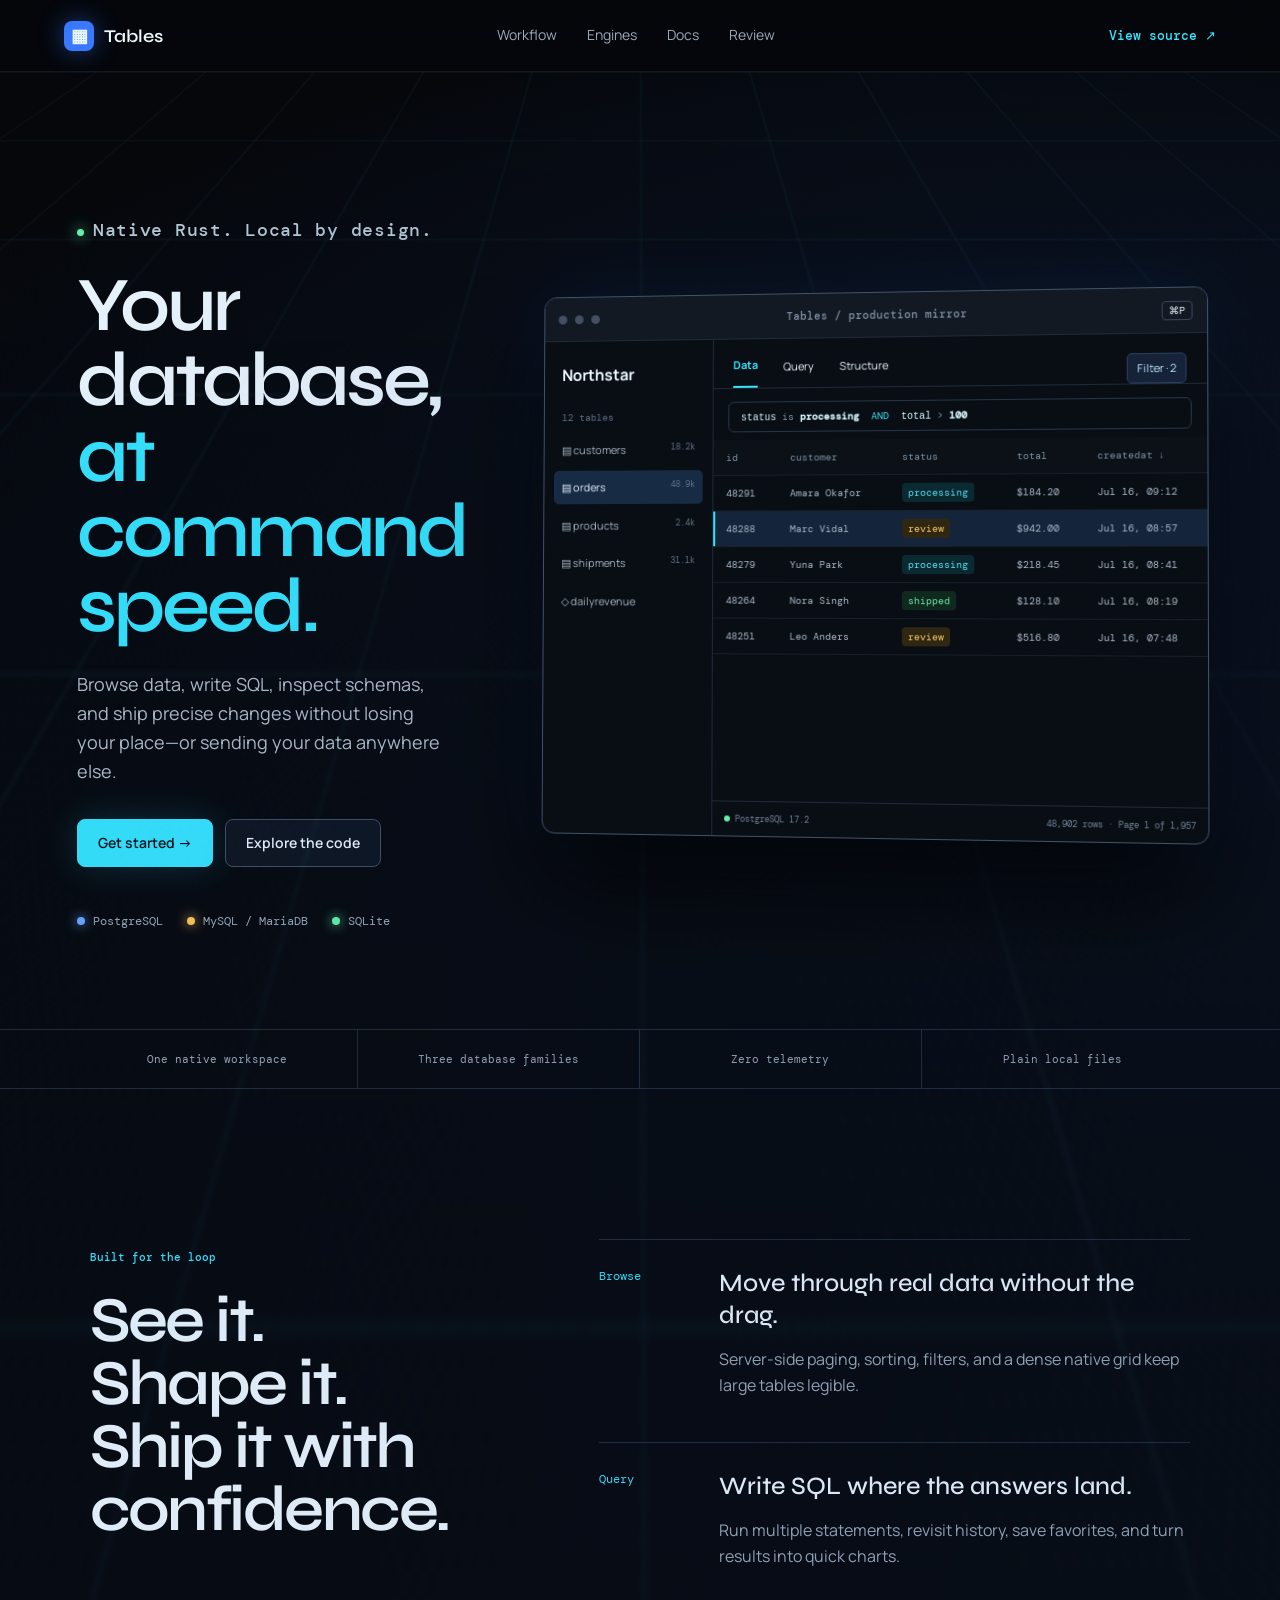
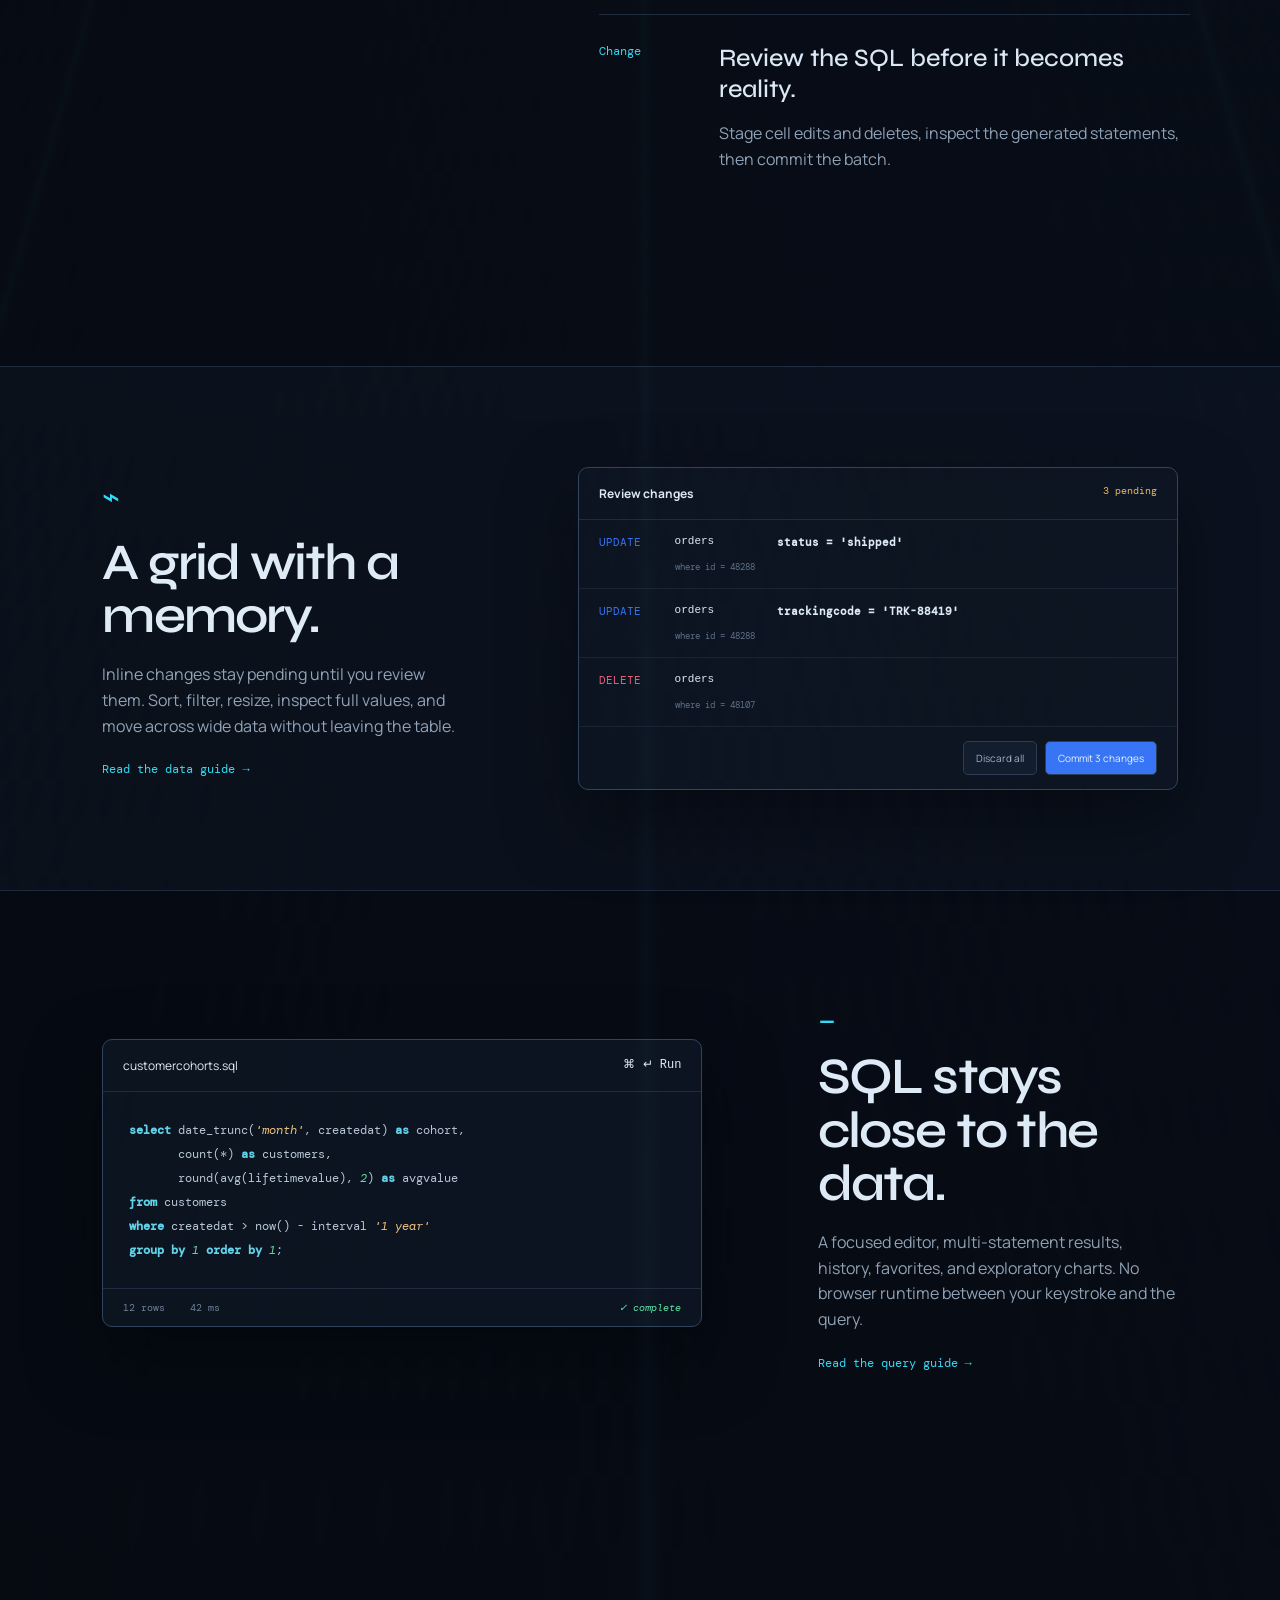
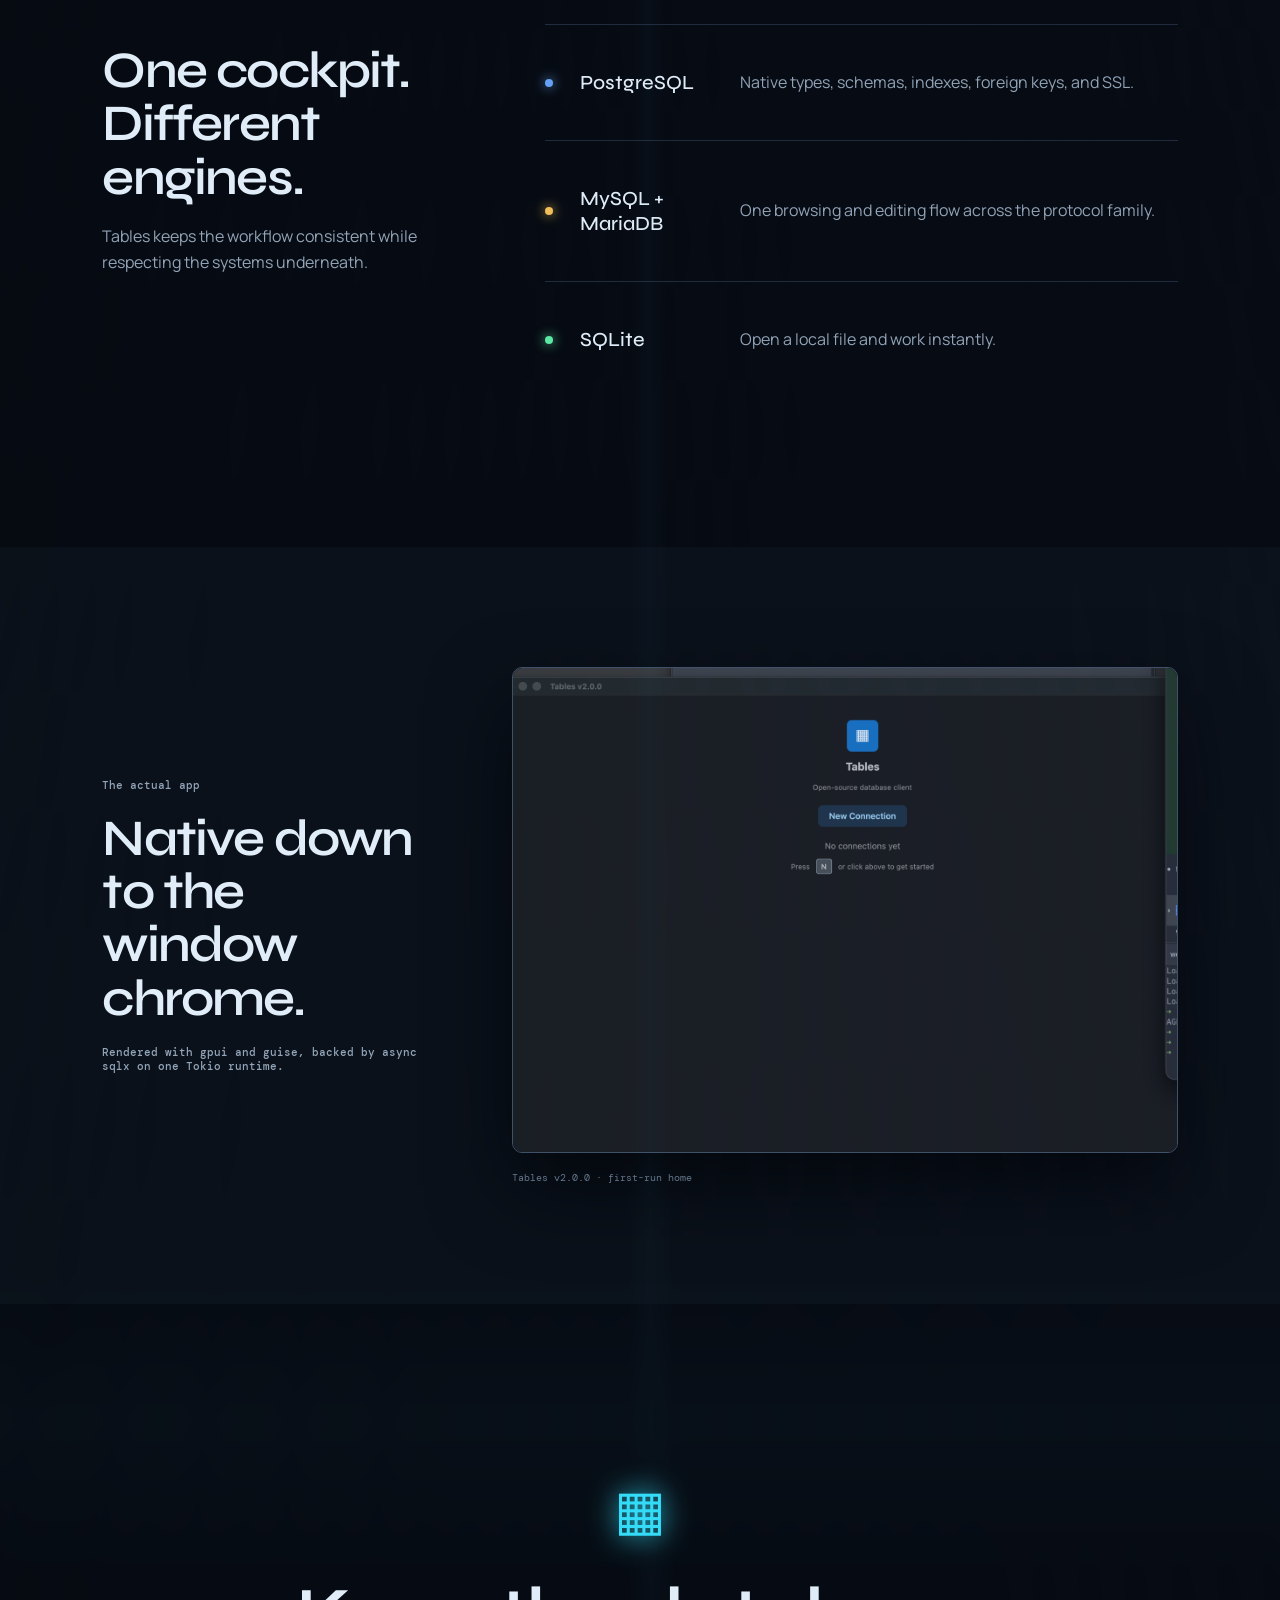
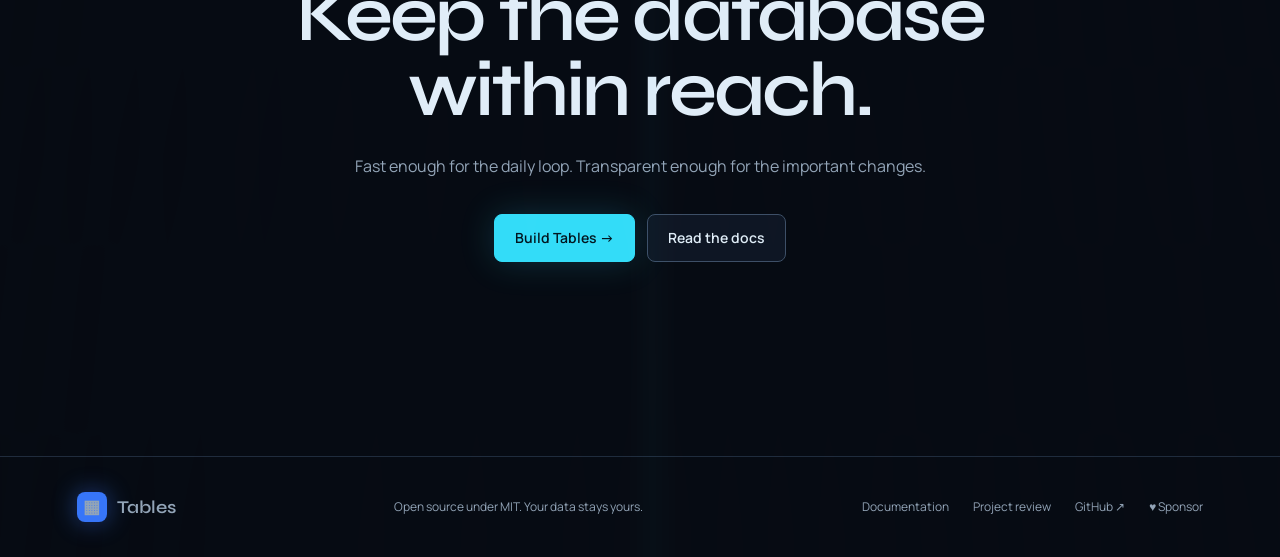
==== index.html @ b4f62050 "Publish site from e5ef159114dd6573bcfa08abdd51d27c5e820742" ====
<!doctype html>
<html lang="en"><head><meta charset="utf-8"><meta name="viewport" content="width=device-width,initial-scale=1"><meta name="description" content="Tables is a fast native database client for PostgreSQL, MySQL, MariaDB, and SQLite."><meta name="theme-color" content="#05070b"><title>Tables — native database cockpit</title><link rel="stylesheet" href="styles.css"><script src="site.js" defer></script></head>
<body><a class="skip" href="#main">Skip to content</a><div class="horizon" aria-hidden="true"></div>
<header class="nav"><a class="brand" href="index.html"><span>▦</span>Tables</a><nav><a href="#workflow">Workflow</a><a href="#engines">Engines</a><a href="docs.html">Docs</a><a href="review.html">Review</a></nav><a class="navaction" href="https://github.com/wess/tables">View source ↗</a></header>
<main id="main">
<section class="hero"><div class="herocopy"><p class="signal"><i></i>Native Rust. Local by design.</p><h1>Your database,<br><em>at command speed.</em></h1><p>Browse data, write SQL, inspect schemas, and ship precise changes without losing your place—or sending your data anywhere else.</p><div class="actions"><a class="button primary" href="docs.html#gettingstarted">Get started →</a><a class="button" href="https://github.com/wess/tables">Explore the code</a></div><ul class="enginechips"><li><i class="postgres"></i>PostgreSQL</li><li><i class="mysql"></i>MySQL / MariaDB</li><li><i class="sqlite"></i>SQLite</li></ul></div>
<div class="cockpit" aria-label="Tables workspace preview"><div class="windowbar"><i></i><i></i><i></i><b>Tables / production mirror</b><kbd>⌘P</kbd></div><div class="app"><aside><strong>Northstar</strong><small>12 tables</small><span>▤ customers <b>18.2k</b></span><span class="selected">▤ orders <b>48.9k</b></span><span>▤ products <b>2.4k</b></span><span>▤ shipments <b>31.1k</b></span><span>◇ dailyrevenue</span></aside><div class="appmain"><div class="tabs"><b>Data</b><span>Query</span><span>Structure</span><button>Filter · 2</button></div><div class="filter"><code>status</code> is <strong>processing</strong><em>AND</em><code>total</code> &gt; <strong>100</strong></div><table><thead><tr><th>id</th><th>customer</th><th>status</th><th>total</th><th>createdat ↓</th></tr></thead><tbody><tr><td>48291</td><td>Amara Okafor</td><td><i class="pill cyan">processing</i></td><td>$184.20</td><td>Jul 16, 09:12</td></tr><tr class="rowactive"><td>48288</td><td>Marc Vidal</td><td><i class="pill amber">review</i></td><td>$942.00</td><td>Jul 16, 08:57</td></tr><tr><td>48279</td><td>Yuna Park</td><td><i class="pill cyan">processing</i></td><td>$218.45</td><td>Jul 16, 08:41</td></tr><tr><td>48264</td><td>Nora Singh</td><td><i class="pill green">shipped</i></td><td>$128.10</td><td>Jul 16, 08:19</td></tr><tr><td>48251</td><td>Leo Anders</td><td><i class="pill amber">review</i></td><td>$516.80</td><td>Jul 16, 07:48</td></tr></tbody></table><div class="status"><span><i></i> PostgreSQL 17.2</span><span>48,902 rows · Page 1 of 1,957</span></div></div></div></div></section>
<section class="proof"><p>One native workspace</p><p>Three database families</p><p>Zero telemetry</p><p>Plain local files</p></section>
<section class="manifesto" id="workflow"><header><p>Built for the loop</p><h2>See it. Shape it.<br>Ship it with confidence.</h2></header><div class="loop"><article><span>Browse</span><h3>Move through real data without the drag.</h3><p>Server-side paging, sorting, filters, and a dense native grid keep large tables legible.</p></article><article><span>Query</span><h3>Write SQL where the answers land.</h3><p>Run multiple statements, revisit history, save favorites, and turn results into quick charts.</p></article><article><span>Change</span><h3>Review the SQL before it becomes reality.</h3><p>Stage cell edits and deletes, inspect the generated statements, then commit the batch.</p></article></div></section>
<section class="feature"><div class="featurecopy"><span>⌁</span><h2>A grid with a memory.</h2><p>Inline changes stay pending until you review them. Sort, filter, resize, inspect full values, and move across wide data without leaving the table.</p><a href="docs.html#datagrid">Read the data guide →</a></div><div class="reviewpanel"><header><strong>Review changes</strong><span>3 pending</span></header><p><i>UPDATE</i><code>orders</code><b>status = 'shipped'</b><small>where id = 48288</small></p><p><i>UPDATE</i><code>orders</code><b>trackingcode = 'TRK-88419'</b><small>where id = 48288</small></p><p class="danger"><i>DELETE</i><code>orders</code><small>where id = 48107</small></p><footer><button>Discard all</button><button>Commit 3 changes</button></footer></div></section>
<section class="feature queryfeature"><div class="editor"><header><span>customercohorts.sql</span><kbd>⌘ ↵ Run</kbd></header><pre><b>select</b> date_trunc(<i>'month'</i>, createdat) <b>as</b> cohort,
       count(*) <b>as</b> customers,
       round(avg(lifetimevalue), <em>2</em>) <b>as</b> avgvalue
<b>from</b> customers
<b>where</b> createdat &gt; now() - interval <i>'1 year'</i>
<b>group by</b> <em>1</em> <b>order by</b> <em>1</em>;</pre><footer><span>12 rows</span><span>42 ms</span><i>✓ complete</i></footer></div><div class="featurecopy"><span>_</span><h2>SQL stays close to the data.</h2><p>A focused editor, multi-statement results, history, favorites, and exploratory charts. No browser runtime between your keystroke and the query.</p><a href="docs.html#sqleditor">Read the query guide →</a></div></section>
<section class="enginesection" id="engines"><header><h2>One cockpit.<br>Different engines.</h2><p>Tables keeps the workflow consistent while respecting the systems underneath.</p></header><div><article><i class="postgres"></i><h3>PostgreSQL</h3><p>Native types, schemas, indexes, foreign keys, and SSL.</p></article><article><i class="mysql"></i><h3>MySQL + MariaDB</h3><p>One browsing and editing flow across the protocol family.</p></article><article><i class="sqlite"></i><h3>SQLite</h3><p>Open a local file and work instantly.</p></article></div></section>
<section class="realshot"><header><p>The actual app</p><h2>Native down to the window chrome.</h2><p>Rendered with gpui and guise, backed by async sqlx on one Tokio runtime.</p></header><figure><img src="assets/home.png" alt="Tables version 2 home screen" loading="lazy"><figcaption>Tables v2.0.0 · first-run home</figcaption></figure></section>
<section class="closing"><span>▦</span><h2>Keep the database<br>within reach.</h2><p>Fast enough for the daily loop. Transparent enough for the important changes.</p><div class="actions"><a class="button primary" href="docs.html#gettingstarted">Build Tables →</a><a class="button" href="docs.html">Read the docs</a></div></section>
</main><footer class="sitefooter"><a class="brand" href="index.html"><span>▦</span>Tables</a><p>Open source under MIT. Your data stays yours.</p><div><a href="docs.html">Documentation</a><a href="review.html">Project review</a><a href="https://github.com/wess/tables">GitHub ↗</a><a href="https://github.com/sponsors/wess">♥ Sponsor</a></div></footer></body></html>
---- styles.css ----
@import url('https://fonts.googleapis.com/css2?family=DM+Mono:wght@400;500&family=Manrope:wght@400;500;600;700&family=Syne:wght@500;600;700&display=swap');
:root{--void:#05070b;--deep:#090d14;--panel:#0e141e;--line:#202a38;--ink:#edf8ff;--muted:#9aaaba;--cyan:#35e6ff;--blue:#3979ff;--green:#61f3a7;--amber:#ffc857;--red:#ff657a;--display:'Syne',sans-serif;--body:'Manrope',sans-serif;--mono:'DM Mono',monospace}
*{box-sizing:border-box}html{scroll-behavior:smooth}body{margin:0;background:var(--void);color:var(--ink);font-family:var(--body);line-height:1.6;overflow-x:hidden}a{color:inherit;text-decoration:none}button,input{font:inherit}.skip{position:fixed;top:8px;left:8px;z-index:20;padding:10px 14px;background:var(--cyan);color:#001015;transform:translateY(-150%)}.skip:focus{transform:none}.nav{height:72px;display:flex;align-items:center;gap:42px;padding:0 clamp(22px,5vw,76px);position:relative;z-index:10;border-bottom:1px solid #ffffff12;background:#05070be8;backdrop-filter:blur(18px)}.brand{font:600 18px var(--display);display:flex;align-items:center;gap:10px}.brand span{display:grid;place-items:center;width:30px;height:30px;border-radius:8px;background:var(--blue);box-shadow:0 0 25px #3979ff77}.nav nav{display:flex;gap:30px;margin:auto}.nav nav a{color:var(--muted);font-size:14px}.nav nav a:hover,.nav nav a.active{color:var(--ink)}.navaction{font:500 13px var(--mono);color:var(--cyan)}.horizon{position:absolute;top:72px;left:0;width:100%;height:850px;pointer-events:none;background:radial-gradient(ellipse at 68% 34%,#183e8544 0,transparent 45%),linear-gradient(#35e6ff0c 1px,transparent 1px),linear-gradient(90deg,#35e6ff0c 1px,transparent 1px);background-size:auto,64px 64px,64px 64px;mask-image:linear-gradient(#000,transparent 82%);transform:perspective(600px) rotateX(58deg) scale(1.7);transform-origin:50% 0}.hero{min-height:870px;padding:clamp(80px,10vw,150px) clamp(24px,6vw,100px) 100px;display:grid;grid-template-columns:minmax(360px,.8fr) minmax(600px,1.45fr);align-items:center;gap:7vw;position:relative}.herocopy{position:relative;z-index:2}.signal{font:500 12px var(--mono);letter-spacing:.04em;color:#b6cad7!important}.signal i{display:inline-block;width:7px;height:7px;background:var(--green);border-radius:50%;box-shadow:0 0 14px var(--green);margin-right:9px}.hero h1,.manifesto h2,.closing h2,.reviewhero h1{font:600 clamp(52px,6vw,92px)/.98 var(--display);letter-spacing:-.04em;text-wrap:balance;margin:26px 0}.hero h1 em{font-style:normal;color:var(--cyan)}.herocopy>p{font-size:18px;max-width:590px;color:#b3c0cc}.actions{display:flex;gap:12px;margin:34px 0}.button{display:inline-flex;align-items:center;justify-content:center;min-height:48px;padding:0 20px;border:1px solid #405065;border-radius:8px;font-weight:600;font-size:14px;background:#0d131d}.button:hover{border-color:#8294a8}.button.primary{background:var(--cyan);border-color:var(--cyan);color:#001319;box-shadow:0 0 35px #35e6ff2e}.enginechips{display:flex;gap:24px;padding:0;margin:46px 0 0;list-style:none;color:var(--muted);font:12px var(--mono)}.enginechips li{display:flex;align-items:center;gap:8px}.postgres,.mysql,.sqlite{width:8px;height:8px;border-radius:50%;display:inline-block;background:#6aa8ff;box-shadow:0 0 12px #6aa8ff}.mysql{background:var(--amber);box-shadow:0 0 12px #ffc857}.sqlite{background:var(--green);box-shadow:0 0 12px #61f3a7}.cockpit{position:relative;z-index:2;border:1px solid #41536a;border-radius:13px;background:#090e15;box-shadow:0 55px 100px #000b,0 0 80px #286dd81f;overflow:hidden;transform:perspective(1400px) rotateY(-5deg) rotateX(1deg)}.windowbar{height:45px;display:flex;align-items:center;gap:8px;padding:0 14px;border-bottom:1px solid var(--line);background:#121923}.windowbar>i{width:9px;height:9px;border-radius:50%;background:#445061}.windowbar>b{font:500 11px var(--mono);color:#7f91a4;margin:auto}.windowbar kbd{font:10px var(--mono);border:1px solid #39465a;border-radius:4px;padding:2px 6px}.app{height:500px;display:grid;grid-template-columns:175px 1fr}.app aside{padding:18px 10px;border-right:1px solid var(--line);display:flex;flex-direction:column;gap:5px}.app aside strong{padding:4px 8px}.app aside small{color:#617084;font:10px var(--mono);padding:14px 8px 5px}.app aside span{font-size:11px;padding:8px;border-radius:5px;color:#a6b4c2}.app aside span b{float:right;font:9px var(--mono);color:#617084}.app aside .selected{background:#172b45;color:#e8f5ff}.appmain{min-width:0;display:flex;flex-direction:column}.tabs{height:50px;display:flex;align-items:end;gap:26px;padding:0 20px;border-bottom:1px solid var(--line);font-size:11px}.tabs>*{padding-bottom:12px}.tabs b{color:var(--cyan);border-bottom:2px solid var(--cyan)}.tabs button{margin-left:auto;background:#152238;color:#bdefff;border:1px solid #29405e;border-radius:5px;padding:5px 9px}.filter{margin:13px 15px 8px;padding:8px 12px;border:1px solid #26364a;border-radius:6px;color:#8191a4;font:10px var(--mono)}.filter code,.filter strong{color:#d9f8ff}.filter em{font-style:normal;color:var(--cyan);margin:0 12px}.app table{border-collapse:collapse;width:100%;font:10px var(--mono);white-space:nowrap}.app th,.app td{text-align:left;padding:11px 13px;border-bottom:1px solid #171f2a}.app th{color:#7890a5;background:#0c1118;font-weight:400}.app td{color:#aab8c7}.app tr.rowactive{background:#14243a;box-shadow:inset 2px 0 var(--cyan)}.pill{font-style:normal;padding:3px 6px;border-radius:4px}.pill.cyan{color:#55dff5;background:#0b2930}.pill.amber{color:#f5c767;background:#302713}.pill.green{color:#6be6a7;background:#10291e}.status{margin-top:auto;border-top:1px solid var(--line);height:35px;padding:0 12px;display:flex;align-items:center;justify-content:space-between;color:#708397;font:9px var(--mono)}.status i{display:inline-block;width:6px;height:6px;border-radius:50%;background:var(--green)}.proof{border-block:1px solid var(--line);display:grid;grid-template-columns:repeat(4,1fr);padding:0 clamp(24px,6vw,100px)}.proof p{margin:0;padding:22px;border-right:1px solid var(--line);text-align:center;color:#9cabb9;font:11px var(--mono)}.proof p:last-child{border:0}.manifesto{padding:150px clamp(24px,7vw,120px);display:grid;grid-template-columns:.8fr 1.2fr;gap:9vw}.manifesto header p,.realshot header>p,.docintro>p:first-child,.reviewhero>p{font:500 11px var(--mono);color:var(--cyan)}.manifesto h2{font-size:clamp(40px,5vw,76px)}.loop article{padding:28px 0;border-top:1px solid var(--line);display:grid;grid-template-columns:90px 1fr;column-gap:30px}.loop article span{font:12px var(--mono);color:var(--cyan)}.loop h3{font:500 25px/1.25 var(--display);margin:0}.loop p{grid-column:2;color:var(--muted);max-width:58ch}.feature{padding:100px clamp(24px,8vw,140px);background:var(--deep);display:grid;grid-template-columns:.75fr 1.25fr;align-items:center;gap:9vw;border-top:1px solid var(--line)}.feature.queryfeature{grid-template-columns:1.25fr .75fr;background:var(--void)}.featurecopy>span{font:30px var(--mono);color:var(--cyan)}.featurecopy h2,.enginesection h2,.realshot h2,.reviewcta h2{font:600 clamp(38px,4vw,64px)/1.04 var(--display);letter-spacing:-.035em;margin:20px 0}.featurecopy p,.enginesection header p,.realshot header p{color:var(--muted);max-width:55ch}.featurecopy a{color:var(--cyan);font:12px var(--mono)}.reviewpanel,.editor{border:1px solid #33445a;border-radius:10px;background:#0b1119;box-shadow:0 30px 70px #0008;overflow:hidden}.reviewpanel header,.editor header{padding:16px 20px;border-bottom:1px solid var(--line);display:flex;justify-content:space-between;font-size:12px}.reviewpanel header span{color:var(--amber);font:10px var(--mono)}.reviewpanel>p{display:grid;grid-template-columns:64px 90px 1fr;gap:12px;margin:0;padding:15px 20px;border-bottom:1px solid #18212d;font:11px var(--mono)}.reviewpanel>p i{color:var(--blue);font-style:normal}.reviewpanel>p.danger i{color:var(--red)}.reviewpanel>p small{grid-column:2/4;color:#637589}.reviewpanel footer{padding:14px 20px;display:flex;justify-content:flex-end;gap:8px}.reviewpanel button{padding:8px 12px;color:#aebdca;background:#111925;border:1px solid #2d3b4e;border-radius:5px;font-size:10px}.reviewpanel button:last-child{background:var(--blue);color:white}.editor pre{margin:0;padding:26px;overflow:auto;color:#c2d0dc;font:12px/2 var(--mono)}.editor pre b{color:#66dcf0}.editor pre i{color:#ffca7a}.editor pre em{color:#77e5a9}.editor footer{display:flex;gap:25px;padding:12px 20px;border-top:1px solid var(--line);color:#738599;font:10px var(--mono)}.editor footer i{margin-left:auto;color:var(--green)}.enginesection{padding:150px clamp(24px,8vw,140px);display:grid;grid-template-columns:.7fr 1.3fr;gap:8vw}.enginesection>div article{display:grid;grid-template-columns:35px 160px 1fr;align-items:center;border-top:1px solid var(--line);padding:25px 0}.enginesection h3{font:500 20px var(--display)}.enginesection article p{color:var(--muted)}.realshot{padding:120px clamp(24px,8vw,140px);background:#090d13;display:grid;grid-template-columns:.65fr 1.35fr;gap:7vw;align-items:center}.realshot figure{margin:0}.realshot img{width:100%;border-radius:10px;border:1px solid #425267;box-shadow:0 35px 80px #000b}.realshot figcaption{font:10px var(--mono);color:#68798b;margin-top:10px}.closing{text-align:center;padding:160px 24px}.closing>span{font-size:55px;color:var(--cyan);text-shadow:0 0 30px #35e6ff}.closing h2{font-size:clamp(48px,6vw,88px)}.closing p{color:var(--muted)}.closing .actions{justify-content:center}.sitefooter{padding:35px clamp(24px,6vw,100px);border-top:1px solid var(--line);display:flex;align-items:center;gap:30px;color:var(--muted);font-size:12px}.sitefooter p{margin:auto}.sitefooter>div{display:flex;gap:24px}
.doclayout{display:grid;grid-template-columns:240px minmax(0,800px) 190px;gap:60px;max-width:1320px;margin:auto;padding:70px 30px 120px}.docside,.doctoc{position:sticky;top:100px;height:max-content}.docside label{font:600 18px var(--display)}.docside input{width:100%;margin:18px 0;padding:10px 12px;background:#0c1118;border:1px solid var(--line);border-radius:6px;color:var(--ink)}.docside nav,.doctoc nav{display:flex;flex-direction:column}.docside nav a,.doctoc a{padding:6px 0;color:var(--muted);font-size:13px}.docside nav a:hover,.docside nav a.active,.doctoc a.active{color:var(--cyan)}.docside>p,.doctoc>p{font:10px var(--mono);color:#68798b;margin-top:30px}.docintro{padding-bottom:70px;border-bottom:1px solid var(--line)}.docintro h1{font:600 clamp(44px,5vw,72px)/1 var(--display);letter-spacing:-.04em;margin:20px 0}.docintro>p:last-child{font-size:19px;color:var(--muted)}.docmain article{padding:70px 0;border-bottom:1px solid var(--line);scroll-margin-top:90px}.docmain h2{font:600 38px var(--display);letter-spacing:-.025em}.docmain h3{margin-top:35px;font:600 20px var(--display)}.docmain p,.docmain li{color:#b1bfcc;max-width:70ch}.docmain code{font-family:var(--mono);color:#b9eff7}.docmain pre{position:relative;padding:20px;background:#0c121a;border:1px solid var(--line);border-radius:7px;overflow:auto}.copy{position:absolute;right:8px;top:8px;background:#182332;border:1px solid #314155;color:#b8c8d5;border-radius:5px;padding:5px 9px;font-size:10px}.note{margin-top:28px;padding:20px;background:#0c2027;border:1px solid #1b4f5c;border-radius:7px}.note.warning{background:#251f11;border-color:#5f4a19}.note p{margin-bottom:0}.docmain table{width:100%;border-collapse:collapse}.docmain th,.docmain td{text-align:left;padding:14px;border-bottom:1px solid var(--line)}.docmain kbd{font:11px var(--mono);border:1px solid #42536a;border-radius:4px;padding:3px 6px}.docend{padding-top:70px}.docend a{color:var(--cyan)}
.reviewmain{max-width:1120px;margin:auto;padding:110px 30px}.reviewhero{padding-bottom:90px}.reviewhero h1{font-size:clamp(58px,8vw,105px);max-width:900px}.reviewhero>p:last-of-type{font-size:20px;color:var(--muted);max-width:720px}.scoreline{display:flex;gap:50px;margin-top:45px;border-top:1px solid var(--line);padding-top:25px}.scoreline span{font:11px var(--mono);color:var(--muted)}.scoreline b{font-size:20px;color:var(--cyan);display:block}.reviewgrid{display:grid;grid-template-columns:1fr 1fr;border-block:1px solid var(--line)}.reviewgrid>div{padding:70px}.reviewgrid>div:first-child{border-right:1px solid var(--line)}.reviewgrid h2,.priorities>h2{font:600 34px var(--display)}.reviewgrid li{padding:7px;color:#b7c4d0}.priorities{padding:100px 0}.priorities>h2{margin-bottom:40px}.priorities article{display:grid;grid-template-columns:90px 260px 1fr;gap:30px;align-items:start;padding:28px 0;border-top:1px solid var(--line)}.priorities h3{margin:0;font:500 21px var(--display)}.priorities p{margin:0;color:var(--muted)}.severity{font:10px var(--mono);padding:4px 8px;border-radius:4px;width:max-content}.severity.critical{color:#ff9dac;background:#34151b}.severity.high{color:#ffd475;background:#302711}.severity.medium{color:#76dff0;background:#102b32}.reviewcta{padding:80px;border:1px solid #314157;border-radius:12px;background:radial-gradient(circle at 90% 10%,#286cff22,transparent 45%),#0b1119}.reviewcta p{color:var(--muted);max-width:600px}.reviewcta .button{margin-top:20px}
*:focus-visible{outline:2px solid var(--cyan);outline-offset:3px}@media(max-width:1050px){.hero{grid-template-columns:1fr;padding-top:90px}.cockpit{transform:none}.manifesto,.feature,.feature.queryfeature,.enginesection,.realshot{grid-template-columns:1fr}.doclayout{grid-template-columns:210px 1fr}.doctoc{display:none}.priorities article{grid-template-columns:90px 1fr}.priorities p{grid-column:2}.nav nav{display:none}}@media(max-width:700px){.nav{height:62px;padding:0 18px}.navaction{margin-left:auto}.hero{padding:70px 18px;min-height:auto}.hero h1{font-size:48px}.cockpit{overflow-x:auto}.app{width:760px}.proof{grid-template-columns:1fr 1fr;padding:0}.proof p:nth-child(2){border-right:0}.manifesto,.feature,.enginesection,.realshot{padding:90px 20px}.loop article{grid-template-columns:1fr}.loop p{grid-column:1}.enginechips{flex-wrap:wrap}.sitefooter{align-items:flex-start;flex-direction:column}.sitefooter p{margin:0}.sitefooter>div{flex-wrap:wrap}.doclayout{display:block;padding:30px 20px}.docside{position:relative;top:0}.docside nav{display:none}.docmain{padding-top:40px}.docmain article{padding:50px 0}.reviewmain{padding:70px 20px}.reviewgrid{grid-template-columns:1fr}.reviewgrid>div{padding:45px 10px}.reviewgrid>div:first-child{border:0;border-bottom:1px solid var(--line)}.scoreline{gap:22px;flex-wrap:wrap}.priorities article{grid-template-columns:1fr}.priorities p{grid-column:1}.reviewcta{padding:35px 24px}}
@media(prefers-reduced-motion:reduce){html{scroll-behavior:auto}*{transition:none!important;animation:none!important}}
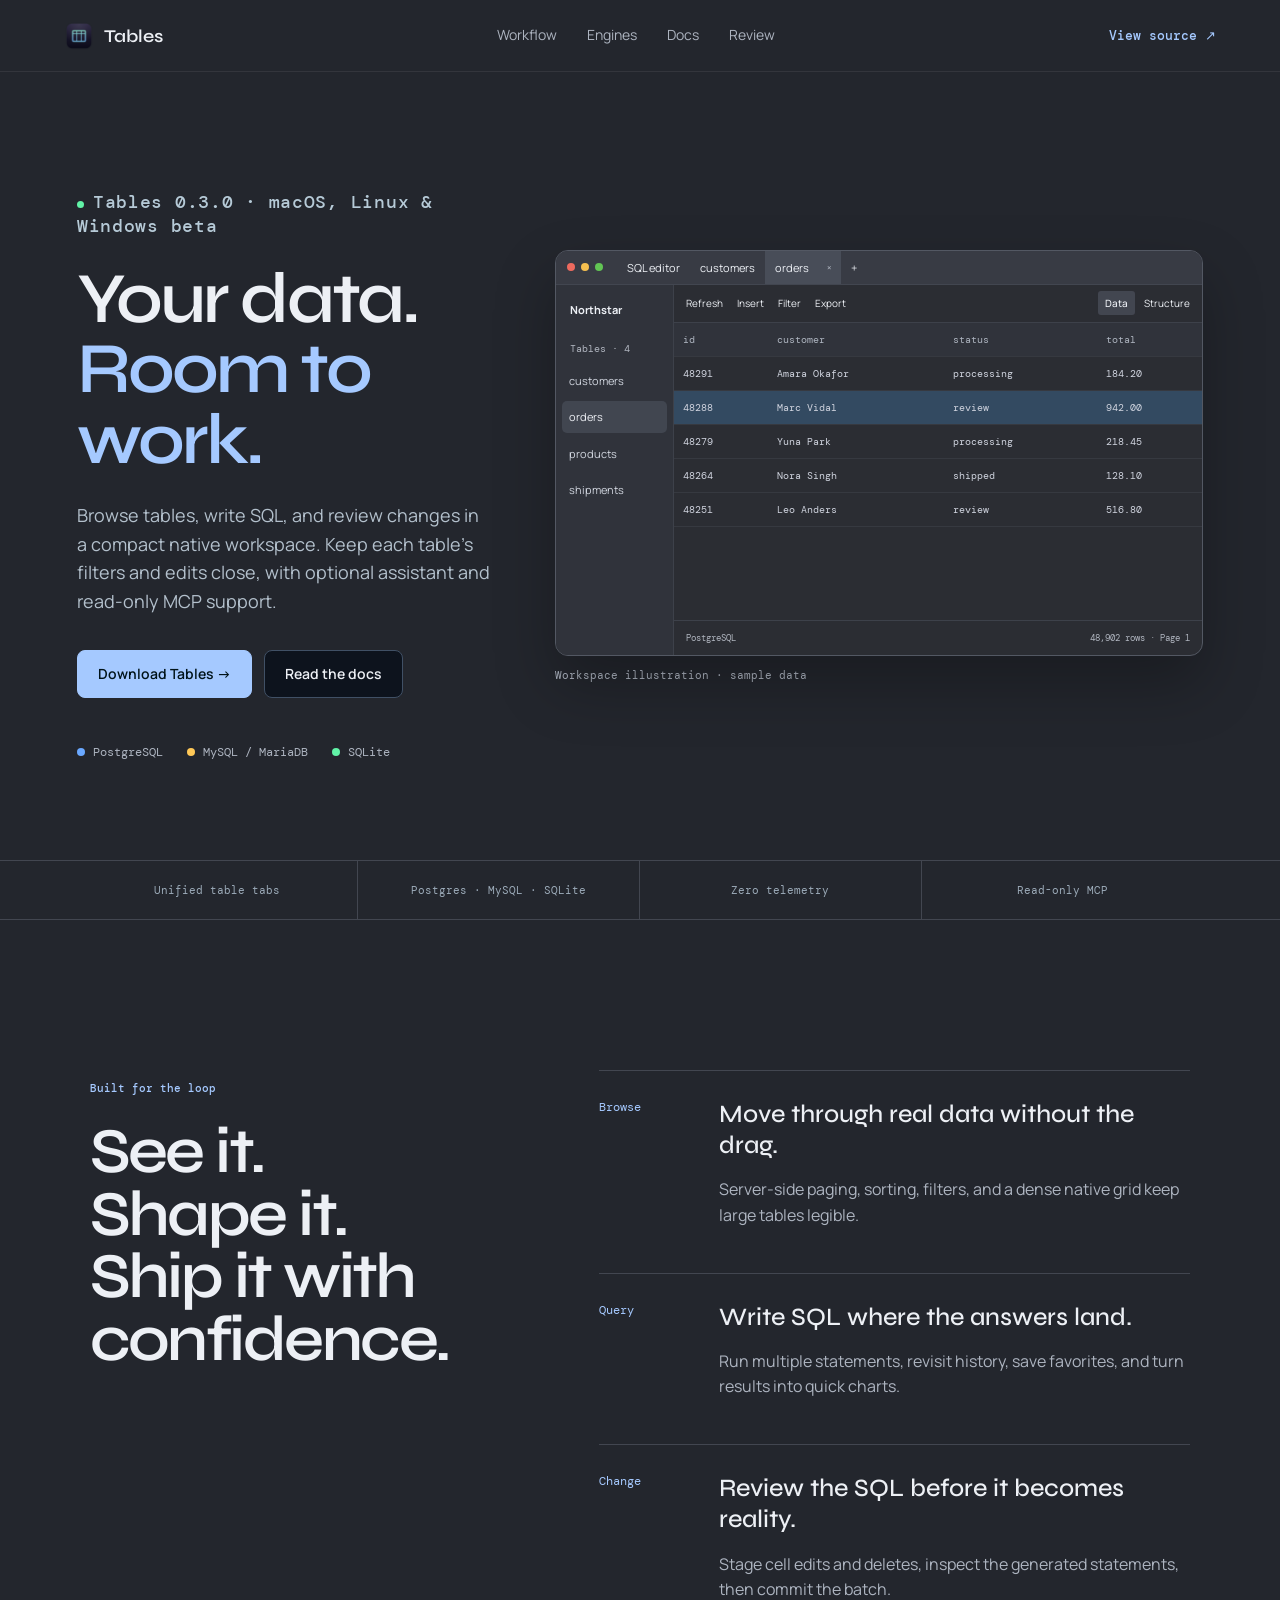
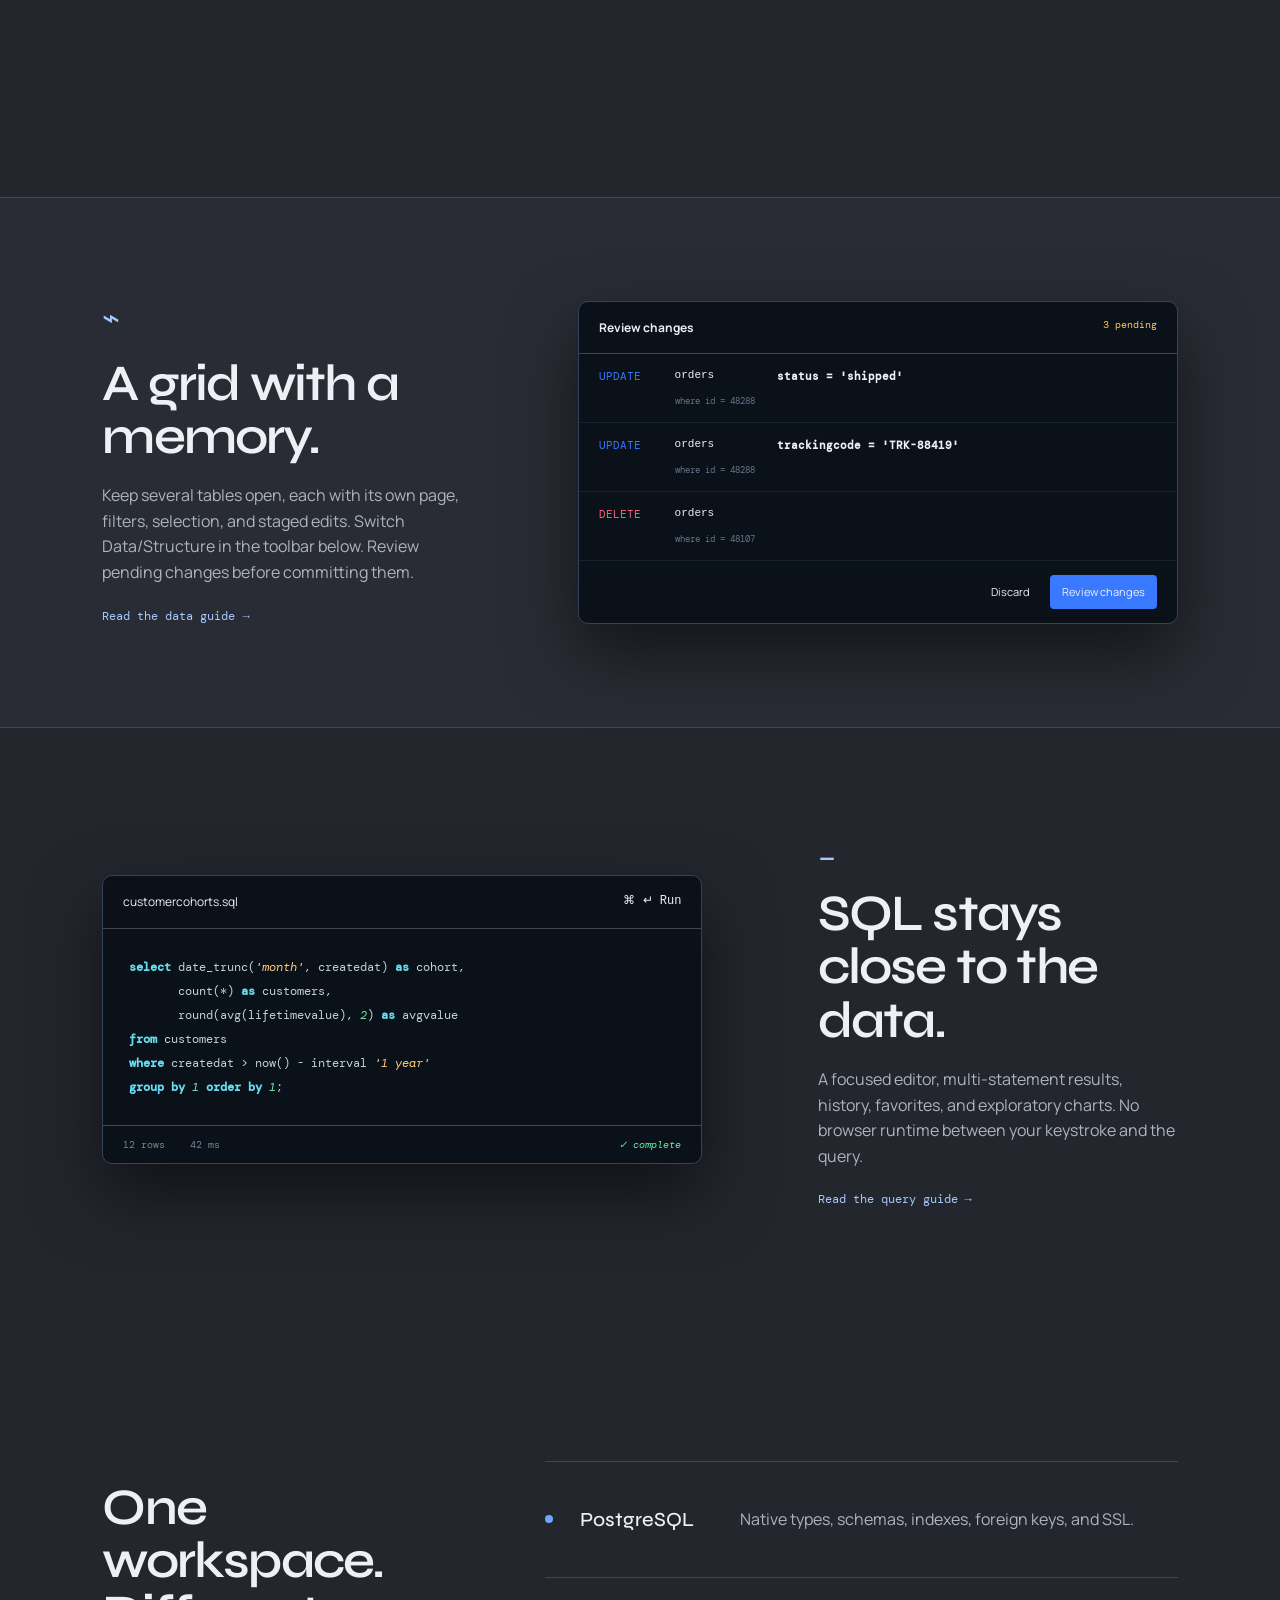
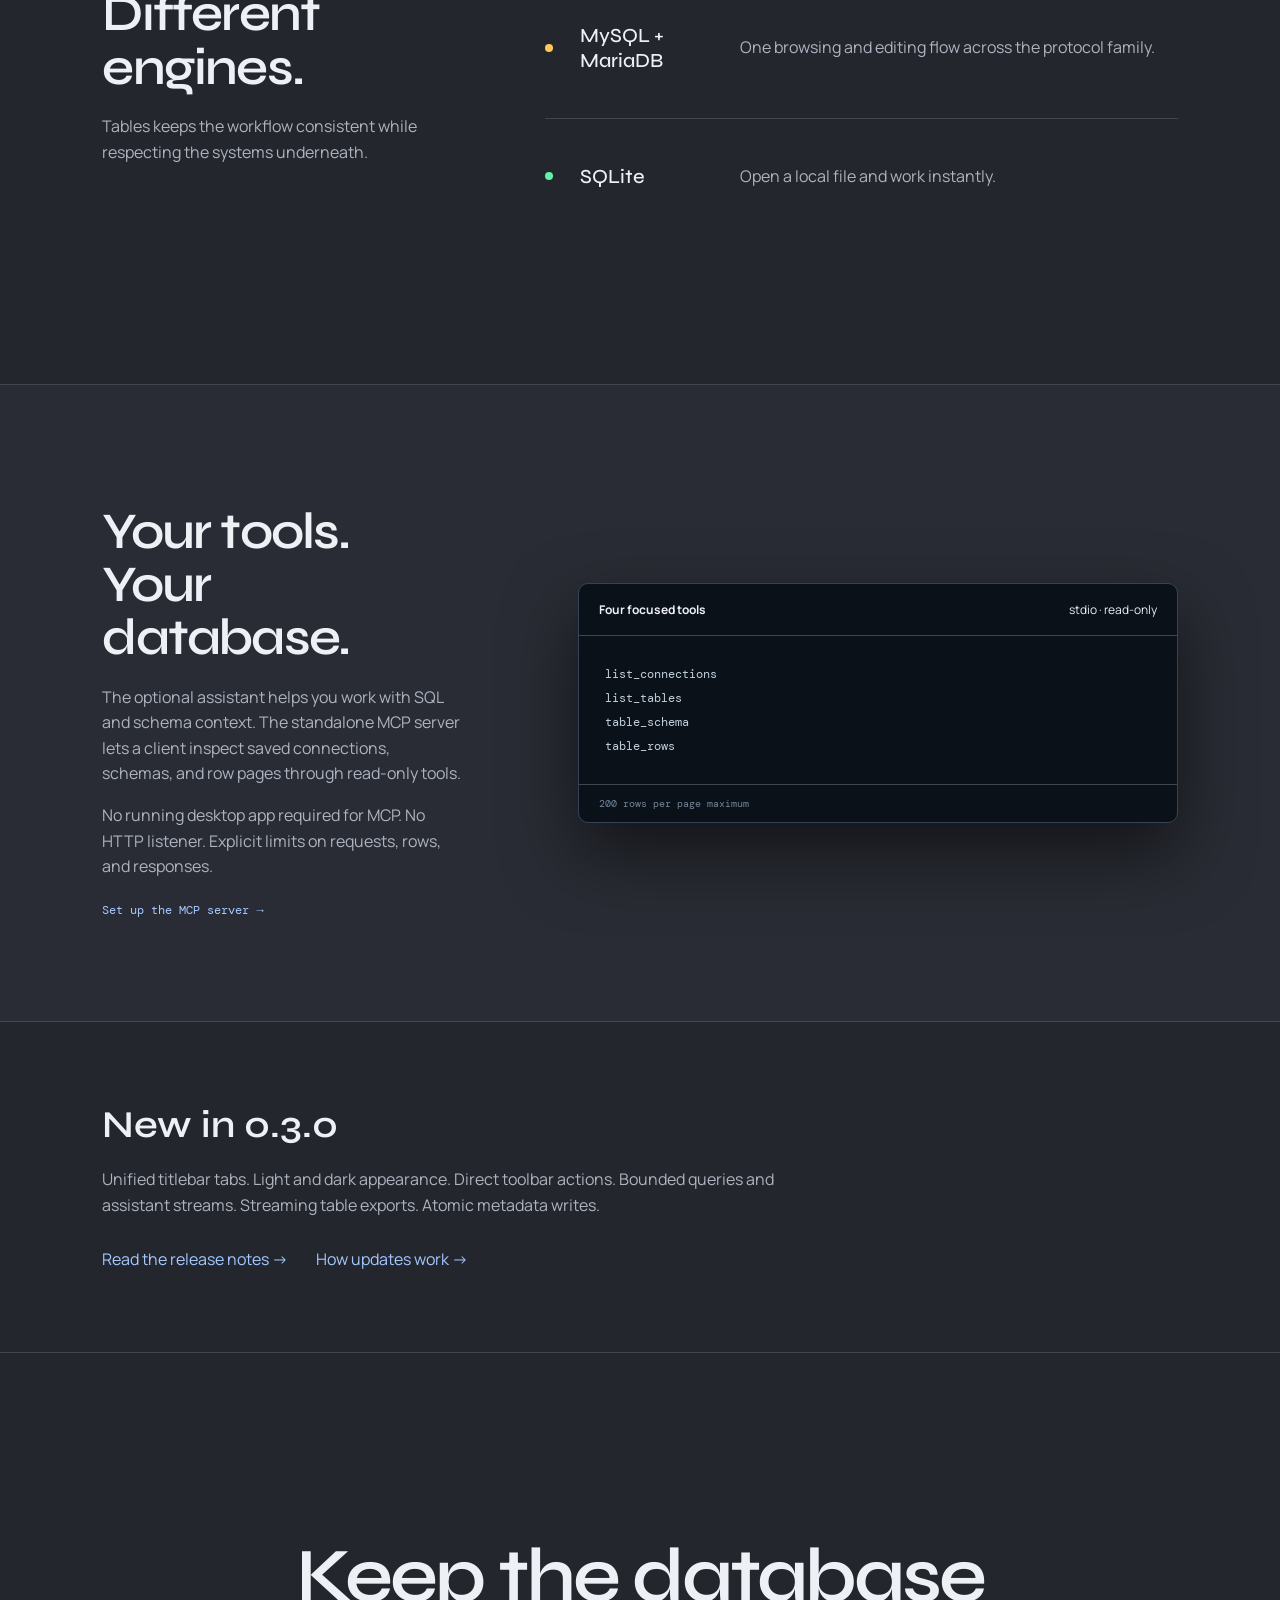
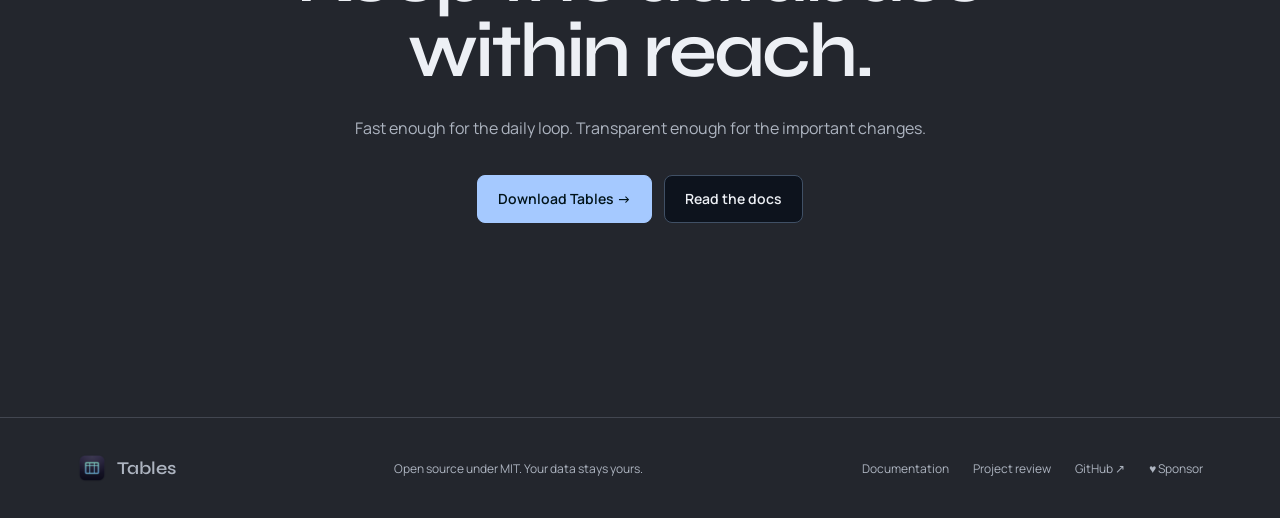
==== commit 8215cb36: "Publish site from fb95fc91ad1eedf36df8a65ce10689d34c58817f" ====
--- a/index.html
+++ b/index.html
@@ -1,20 +1,34 @@
 <!doctype html>
-<html lang="en"><head><meta charset="utf-8"><meta name="viewport" content="width=device-width,initial-scale=1"><meta name="description" content="Tables is a fast native database client for PostgreSQL, MySQL, MariaDB, and SQLite."><meta name="theme-color" content="#05070b"><title>Tables — native database cockpit</title><link rel="stylesheet" href="styles.css"><script src="site.js" defer></script></head>
+<html lang="en"><head><meta charset="utf-8"><meta name="viewport" content="width=device-width,initial-scale=1"><meta name="description" content="Tables is a fast native database client for PostgreSQL, MySQL, MariaDB, and SQLite."><meta name="theme-color" content="#23262d"><title>Tables — a native database workspace</title><link rel="stylesheet" href="styles.css"><script src="site.js" defer></script></head>
 <body><a class="skip" href="#main">Skip to content</a><div class="horizon" aria-hidden="true"></div>
-<header class="nav"><a class="brand" href="index.html"><span>▦</span>Tables</a><nav><a href="#workflow">Workflow</a><a href="#engines">Engines</a><a href="docs.html">Docs</a><a href="review.html">Review</a></nav><a class="navaction" href="https://github.com/wess/tables">View source ↗</a></header>
+<header class="nav"><a class="brand" href="index.html"><img src="assets/icon.png" alt="" width="30" height="30">Tables</a><nav><a href="#workflow">Workflow</a><a href="#engines">Engines</a><a href="docs.html">Docs</a><a href="review.html">Review</a></nav><a class="navaction" href="https://github.com/wess/tables">View source ↗</a></header>
 <main id="main">
-<section class="hero"><div class="herocopy"><p class="signal"><i></i>Native Rust. Local by design.</p><h1>Your database,<br><em>at command speed.</em></h1><p>Browse data, write SQL, inspect schemas, and ship precise changes without losing your place—or sending your data anywhere else.</p><div class="actions"><a class="button primary" href="docs.html#gettingstarted">Get started →</a><a class="button" href="https://github.com/wess/tables">Explore the code</a></div><ul class="enginechips"><li><i class="postgres"></i>PostgreSQL</li><li><i class="mysql"></i>MySQL / MariaDB</li><li><i class="sqlite"></i>SQLite</li></ul></div>
-<div class="cockpit" aria-label="Tables workspace preview"><div class="windowbar"><i></i><i></i><i></i><b>Tables / production mirror</b><kbd>⌘P</kbd></div><div class="app"><aside><strong>Northstar</strong><small>12 tables</small><span>▤ customers <b>18.2k</b></span><span class="selected">▤ orders <b>48.9k</b></span><span>▤ products <b>2.4k</b></span><span>▤ shipments <b>31.1k</b></span><span>◇ dailyrevenue</span></aside><div class="appmain"><div class="tabs"><b>Data</b><span>Query</span><span>Structure</span><button>Filter · 2</button></div><div class="filter"><code>status</code> is <strong>processing</strong><em>AND</em><code>total</code> &gt; <strong>100</strong></div><table><thead><tr><th>id</th><th>customer</th><th>status</th><th>total</th><th>createdat ↓</th></tr></thead><tbody><tr><td>48291</td><td>Amara Okafor</td><td><i class="pill cyan">processing</i></td><td>$184.20</td><td>Jul 16, 09:12</td></tr><tr class="rowactive"><td>48288</td><td>Marc Vidal</td><td><i class="pill amber">review</i></td><td>$942.00</td><td>Jul 16, 08:57</td></tr><tr><td>48279</td><td>Yuna Park</td><td><i class="pill cyan">processing</i></td><td>$218.45</td><td>Jul 16, 08:41</td></tr><tr><td>48264</td><td>Nora Singh</td><td><i class="pill green">shipped</i></td><td>$128.10</td><td>Jul 16, 08:19</td></tr><tr><td>48251</td><td>Leo Anders</td><td><i class="pill amber">review</i></td><td>$516.80</td><td>Jul 16, 07:48</td></tr></tbody></table><div class="status"><span><i></i> PostgreSQL 17.2</span><span>48,902 rows · Page 1 of 1,957</span></div></div></div></div></section>
-<section class="proof"><p>One native workspace</p><p>Three database families</p><p>Zero telemetry</p><p>Plain local files</p></section>
+<section class="hero"><div class="herocopy"><p class="signal"><i></i>Tables 0.3.0 · macOS, Linux & Windows beta</p><h1>Your data.<br><em>Room to work.</em></h1><p>Browse tables, write SQL, and review changes in a compact native workspace. Keep each table’s filters and edits close, with optional assistant and read-only MCP support.</p><div class="actions"><a class="button primary" href="https://github.com/wess/tables/releases/latest">Download Tables →</a><a class="button" href="docs.html">Read the docs</a></div><ul class="enginechips"><li><i class="postgres"></i>PostgreSQL</li><li><i class="mysql"></i>MySQL / MariaDB</li><li><i class="sqlite"></i>SQLite</li></ul></div>
+<figure class="workspacepreview"><div class="cockpit" role="img" aria-label="Illustration of Tables: document tabs in the titlebar, action toolbar below, and a selected orders table">
+<div class="windowbar"><div class="lights"><i></i><i></i><i></i></div><span>SQL editor</span><span>customers</span><span class="documentactive">orders <small>×</small></span><span aria-hidden="true">+</span></div>
+<div class="app"><aside><strong>Northstar</strong><small>Tables · 4</small><span>customers</span><span class="selected">orders</span><span>products</span><span>shipments</span></aside><div class="appmain">
+<div class="previewtoolbar"><span>Refresh</span><span>Insert</span><span>Filter</span><span>Export</span><div><b>Data</b><span>Structure</span></div></div>
+<table><thead><tr><th>id</th><th>customer</th><th>status</th><th>total</th></tr></thead><tbody>
+<tr><td>48291</td><td>Amara Okafor</td><td>processing</td><td>184.20</td></tr>
+<tr class="rowactive"><td>48288</td><td>Marc Vidal</td><td>review</td><td>942.00</td></tr>
+<tr><td>48279</td><td>Yuna Park</td><td>processing</td><td>218.45</td></tr>
+<tr><td>48264</td><td>Nora Singh</td><td>shipped</td><td>128.10</td></tr>
+<tr><td>48251</td><td>Leo Anders</td><td>review</td><td>516.80</td></tr>
+</tbody></table><div class="status"><span>PostgreSQL</span><span>48,902 rows · Page 1</span></div></div></div></div><figcaption>Workspace illustration · sample data</figcaption></figure></section>
+<section class="proof"><p>Unified table tabs</p><p>Postgres · MySQL · SQLite</p><p>Zero telemetry</p><p>Read-only MCP</p></section>
 <section class="manifesto" id="workflow"><header><p>Built for the loop</p><h2>See it. Shape it.<br>Ship it with confidence.</h2></header><div class="loop"><article><span>Browse</span><h3>Move through real data without the drag.</h3><p>Server-side paging, sorting, filters, and a dense native grid keep large tables legible.</p></article><article><span>Query</span><h3>Write SQL where the answers land.</h3><p>Run multiple statements, revisit history, save favorites, and turn results into quick charts.</p></article><article><span>Change</span><h3>Review the SQL before it becomes reality.</h3><p>Stage cell edits and deletes, inspect the generated statements, then commit the batch.</p></article></div></section>
-<section class="feature"><div class="featurecopy"><span>⌁</span><h2>A grid with a memory.</h2><p>Inline changes stay pending until you review them. Sort, filter, resize, inspect full values, and move across wide data without leaving the table.</p><a href="docs.html#datagrid">Read the data guide →</a></div><div class="reviewpanel"><header><strong>Review changes</strong><span>3 pending</span></header><p><i>UPDATE</i><code>orders</code><b>status = 'shipped'</b><small>where id = 48288</small></p><p><i>UPDATE</i><code>orders</code><b>trackingcode = 'TRK-88419'</b><small>where id = 48288</small></p><p class="danger"><i>DELETE</i><code>orders</code><small>where id = 48107</small></p><footer><button>Discard all</button><button>Commit 3 changes</button></footer></div></section>
+<section class="feature"><div class="featurecopy"><span>⌁</span><h2>A grid with a memory.</h2><p>Keep several tables open, each with its own page, filters, selection, and staged edits. Switch Data/Structure in the toolbar below. Review pending changes before committing them.</p><a href="docs.html#datagrid">Read the data guide →</a></div><div class="reviewpanel"><header><strong>Review changes</strong><span>3 pending</span></header><p><i>UPDATE</i><code>orders</code><b>status = 'shipped'</b><small>where id = 48288</small></p><p><i>UPDATE</i><code>orders</code><b>trackingcode = 'TRK-88419'</b><small>where id = 48288</small></p><p class="danger"><i>DELETE</i><code>orders</code><small>where id = 48107</small></p><footer><span>Discard</span><span>Review changes</span></footer></div></section>
 <section class="feature queryfeature"><div class="editor"><header><span>customercohorts.sql</span><kbd>⌘ ↵ Run</kbd></header><pre><b>select</b> date_trunc(<i>'month'</i>, createdat) <b>as</b> cohort,
        count(*) <b>as</b> customers,
        round(avg(lifetimevalue), <em>2</em>) <b>as</b> avgvalue
 <b>from</b> customers
 <b>where</b> createdat &gt; now() - interval <i>'1 year'</i>
 <b>group by</b> <em>1</em> <b>order by</b> <em>1</em>;</pre><footer><span>12 rows</span><span>42 ms</span><i>✓ complete</i></footer></div><div class="featurecopy"><span>_</span><h2>SQL stays close to the data.</h2><p>A focused editor, multi-statement results, history, favorites, and exploratory charts. No browser runtime between your keystroke and the query.</p><a href="docs.html#sqleditor">Read the query guide →</a></div></section>
-<section class="enginesection" id="engines"><header><h2>One cockpit.<br>Different engines.</h2><p>Tables keeps the workflow consistent while respecting the systems underneath.</p></header><div><article><i class="postgres"></i><h3>PostgreSQL</h3><p>Native types, schemas, indexes, foreign keys, and SSL.</p></article><article><i class="mysql"></i><h3>MySQL + MariaDB</h3><p>One browsing and editing flow across the protocol family.</p></article><article><i class="sqlite"></i><h3>SQLite</h3><p>Open a local file and work instantly.</p></article></div></section>
-<section class="realshot"><header><p>The actual app</p><h2>Native down to the window chrome.</h2><p>Rendered with gpui and guise, backed by async sqlx on one Tokio runtime.</p></header><figure><img src="assets/home.png" alt="Tables version 2 home screen" loading="lazy"><figcaption>Tables v2.0.0 · first-run home</figcaption></figure></section>
-<section class="closing"><span>▦</span><h2>Keep the database<br>within reach.</h2><p>Fast enough for the daily loop. Transparent enough for the important changes.</p><div class="actions"><a class="button primary" href="docs.html#gettingstarted">Build Tables →</a><a class="button" href="docs.html">Read the docs</a></div></section>
-</main><footer class="sitefooter"><a class="brand" href="index.html"><span>▦</span>Tables</a><p>Open source under MIT. Your data stays yours.</p><div><a href="docs.html">Documentation</a><a href="review.html">Project review</a><a href="https://github.com/wess/tables">GitHub ↗</a><a href="https://github.com/sponsors/wess">♥ Sponsor</a></div></footer></body></html>
+<section class="enginesection" id="engines"><header><h2>One workspace.<br>Different engines.</h2><p>Tables keeps the workflow consistent while respecting the systems underneath.</p></header><div><article><i class="postgres"></i><h3>PostgreSQL</h3><p>Native types, schemas, indexes, foreign keys, and SSL.</p></article><article><i class="mysql"></i><h3>MySQL + MariaDB</h3><p>One browsing and editing flow across the protocol family.</p></article><article><i class="sqlite"></i><h3>SQLite</h3><p>Open a local file and work instantly.</p></article></div></section>
+<section class="feature" id="mcp"><div class="featurecopy"><h2>Your tools.<br>Your database.</h2><p>The optional assistant helps you work with SQL and schema context. The standalone MCP server lets a client inspect saved connections, schemas, and row pages through read-only tools.</p><p>No running desktop app required for MCP. No HTTP listener. Explicit limits on requests, rows, and responses.</p><a href="docs.html#mcp">Set up the MCP server →</a></div><div class="editor"><header><strong>Four focused tools</strong><span>stdio · read-only</span></header><pre>list_connections
+list_tables
+table_schema
+table_rows</pre><footer><span>200 rows per page maximum</span></footer></div></section>
+<section class="releaseintro"><h2>New in 0.3.0</h2><p>Unified titlebar tabs. Light and dark appearance. Direct toolbar actions. Bounded queries and assistant streams. Streaming table exports. Atomic metadata writes.</p><a href="https://github.com/wess/tables/blob/main/CHANGELOG.md">Read the release notes →</a><a href="docs.html#updates">How updates work →</a></section>
+<section class="closing"><h2>Keep the database<br>within reach.</h2><p>Fast enough for the daily loop. Transparent enough for the important changes.</p><div class="actions"><a class="button primary" href="https://github.com/wess/tables/releases/latest">Download Tables →</a><a class="button" href="docs.html">Read the docs</a></div></section>
+</main><footer class="sitefooter"><a class="brand" href="index.html"><img src="assets/icon.png" alt="" width="30" height="30">Tables</a><p>Open source under MIT. Your data stays yours.</p><div><a href="docs.html">Documentation</a><a href="review.html">Project review</a><a href="https://github.com/wess/tables">GitHub ↗</a><a href="https://github.com/sponsors/wess">♥ Sponsor</a></div></footer></body></html>
--- a/styles.css
+++ b/styles.css
@@ -1,7 +1,15 @@
 @import url('https://fonts.googleapis.com/css2?family=DM+Mono:wght@400;500&family=Manrope:wght@400;500;600;700&family=Syne:wght@500;600;700&display=swap');
-:root{--void:#05070b;--deep:#090d14;--panel:#0e141e;--line:#202a38;--ink:#edf8ff;--muted:#9aaaba;--cyan:#35e6ff;--blue:#3979ff;--green:#61f3a7;--amber:#ffc857;--red:#ff657a;--display:'Syne',sans-serif;--body:'Manrope',sans-serif;--mono:'DM Mono',monospace}
+:root{--void:#23262d;--deep:#292c34;--panel:#30333b;--line:#424650;--ink:#edf0f5;--muted:#adb4c0;--cyan:#a5c9ff;--blue:#3979ff;--green:#61f3a7;--amber:#ffc857;--red:#ff657a;--display:'Syne',sans-serif;--body:'Manrope',sans-serif;--mono:'DM Mono',monospace}
 *{box-sizing:border-box}html{scroll-behavior:smooth}body{margin:0;background:var(--void);color:var(--ink);font-family:var(--body);line-height:1.6;overflow-x:hidden}a{color:inherit;text-decoration:none}button,input{font:inherit}.skip{position:fixed;top:8px;left:8px;z-index:20;padding:10px 14px;background:var(--cyan);color:#001015;transform:translateY(-150%)}.skip:focus{transform:none}.nav{height:72px;display:flex;align-items:center;gap:42px;padding:0 clamp(22px,5vw,76px);position:relative;z-index:10;border-bottom:1px solid #ffffff12;background:#05070be8;backdrop-filter:blur(18px)}.brand{font:600 18px var(--display);display:flex;align-items:center;gap:10px}.brand span{display:grid;place-items:center;width:30px;height:30px;border-radius:8px;background:var(--blue);box-shadow:0 0 25px #3979ff77}.nav nav{display:flex;gap:30px;margin:auto}.nav nav a{color:var(--muted);font-size:14px}.nav nav a:hover,.nav nav a.active{color:var(--ink)}.navaction{font:500 13px var(--mono);color:var(--cyan)}.horizon{position:absolute;top:72px;left:0;width:100%;height:850px;pointer-events:none;background:radial-gradient(ellipse at 68% 34%,#183e8544 0,transparent 45%),linear-gradient(#35e6ff0c 1px,transparent 1px),linear-gradient(90deg,#35e6ff0c 1px,transparent 1px);background-size:auto,64px 64px,64px 64px;mask-image:linear-gradient(#000,transparent 82%);transform:perspective(600px) rotateX(58deg) scale(1.7);transform-origin:50% 0}.hero{min-height:870px;padding:clamp(80px,10vw,150px) clamp(24px,6vw,100px) 100px;display:grid;grid-template-columns:minmax(360px,.8fr) minmax(600px,1.45fr);align-items:center;gap:7vw;position:relative}.herocopy{position:relative;z-index:2}.signal{font:500 12px var(--mono);letter-spacing:.04em;color:#b6cad7!important}.signal i{display:inline-block;width:7px;height:7px;background:var(--green);border-radius:50%;box-shadow:0 0 14px var(--green);margin-right:9px}.hero h1,.manifesto h2,.closing h2,.reviewhero h1{font:600 clamp(52px,6vw,92px)/.98 var(--display);letter-spacing:-.04em;text-wrap:balance;margin:26px 0}.hero h1 em{font-style:normal;color:var(--cyan)}.herocopy>p{font-size:18px;max-width:590px;color:#b3c0cc}.actions{display:flex;gap:12px;margin:34px 0}.button{display:inline-flex;align-items:center;justify-content:center;min-height:48px;padding:0 20px;border:1px solid #405065;border-radius:8px;font-weight:600;font-size:14px;background:#0d131d}.button:hover{border-color:#8294a8}.button.primary{background:var(--cyan);border-color:var(--cyan);color:#001319;box-shadow:0 0 35px #35e6ff2e}.enginechips{display:flex;gap:24px;padding:0;margin:46px 0 0;list-style:none;color:var(--muted);font:12px var(--mono)}.enginechips li{display:flex;align-items:center;gap:8px}.postgres,.mysql,.sqlite{width:8px;height:8px;border-radius:50%;display:inline-block;background:#6aa8ff;box-shadow:0 0 12px #6aa8ff}.mysql{background:var(--amber);box-shadow:0 0 12px #ffc857}.sqlite{background:var(--green);box-shadow:0 0 12px #61f3a7}.cockpit{position:relative;z-index:2;border:1px solid #41536a;border-radius:13px;background:#090e15;box-shadow:0 55px 100px #000b,0 0 80px #286dd81f;overflow:hidden;transform:perspective(1400px) rotateY(-5deg) rotateX(1deg)}.windowbar{height:45px;display:flex;align-items:center;gap:8px;padding:0 14px;border-bottom:1px solid var(--line);background:#121923}.windowbar>i{width:9px;height:9px;border-radius:50%;background:#445061}.windowbar>b{font:500 11px var(--mono);color:#7f91a4;margin:auto}.windowbar kbd{font:10px var(--mono);border:1px solid #39465a;border-radius:4px;padding:2px 6px}.app{height:500px;display:grid;grid-template-columns:175px 1fr}.app aside{padding:18px 10px;border-right:1px solid var(--line);display:flex;flex-direction:column;gap:5px}.app aside strong{padding:4px 8px}.app aside small{color:#617084;font:10px var(--mono);padding:14px 8px 5px}.app aside span{font-size:11px;padding:8px;border-radius:5px;color:#a6b4c2}.app aside span b{float:right;font:9px var(--mono);color:#617084}.app aside .selected{background:#172b45;color:#e8f5ff}.appmain{min-width:0;display:flex;flex-direction:column}.tabs{height:50px;display:flex;align-items:end;gap:26px;padding:0 20px;border-bottom:1px solid var(--line);font-size:11px}.tabs>*{padding-bottom:12px}.tabs b{color:var(--cyan);border-bottom:2px solid var(--cyan)}.tabs button{margin-left:auto;background:#152238;color:#bdefff;border:1px solid #29405e;border-radius:5px;padding:5px 9px}.filter{margin:13px 15px 8px;padding:8px 12px;border:1px solid #26364a;border-radius:6px;color:#8191a4;font:10px var(--mono)}.filter code,.filter strong{color:#d9f8ff}.filter em{font-style:normal;color:var(--cyan);margin:0 12px}.app table{border-collapse:collapse;width:100%;font:10px var(--mono);white-space:nowrap}.app th,.app td{text-align:left;padding:11px 13px;border-bottom:1px solid #171f2a}.app th{color:#7890a5;background:#0c1118;font-weight:400}.app td{color:#aab8c7}.app tr.rowactive{background:#14243a;box-shadow:inset 2px 0 var(--cyan)}.pill{font-style:normal;padding:3px 6px;border-radius:4px}.pill.cyan{color:#55dff5;background:#0b2930}.pill.amber{color:#f5c767;background:#302713}.pill.green{color:#6be6a7;background:#10291e}.status{margin-top:auto;border-top:1px solid var(--line);height:35px;padding:0 12px;display:flex;align-items:center;justify-content:space-between;color:#708397;font:9px var(--mono)}.status i{display:inline-block;width:6px;height:6px;border-radius:50%;background:var(--green)}.proof{border-block:1px solid var(--line);display:grid;grid-template-columns:repeat(4,1fr);padding:0 clamp(24px,6vw,100px)}.proof p{margin:0;padding:22px;border-right:1px solid var(--line);text-align:center;color:#9cabb9;font:11px var(--mono)}.proof p:last-child{border:0}.manifesto{padding:150px clamp(24px,7vw,120px);display:grid;grid-template-columns:.8fr 1.2fr;gap:9vw}.manifesto header p,.realshot header>p,.docintro>p:first-child,.reviewhero>p{font:500 11px var(--mono);color:var(--cyan)}.manifesto h2{font-size:clamp(40px,5vw,76px)}.loop article{padding:28px 0;border-top:1px solid var(--line);display:grid;grid-template-columns:90px 1fr;column-gap:30px}.loop article span{font:12px var(--mono);color:var(--cyan)}.loop h3{font:500 25px/1.25 var(--display);margin:0}.loop p{grid-column:2;color:var(--muted);max-width:58ch}.feature{padding:100px clamp(24px,8vw,140px);background:var(--deep);display:grid;grid-template-columns:.75fr 1.25fr;align-items:center;gap:9vw;border-top:1px solid var(--line)}.feature.queryfeature{grid-template-columns:1.25fr .75fr;background:var(--void)}.featurecopy>span{font:30px var(--mono);color:var(--cyan)}.featurecopy h2,.enginesection h2,.realshot h2,.reviewcta h2{font:600 clamp(38px,4vw,64px)/1.04 var(--display);letter-spacing:-.035em;margin:20px 0}.featurecopy p,.enginesection header p,.realshot header p{color:var(--muted);max-width:55ch}.featurecopy a{color:var(--cyan);font:12px var(--mono)}.reviewpanel,.editor{border:1px solid #33445a;border-radius:10px;background:#0b1119;box-shadow:0 30px 70px #0008;overflow:hidden}.reviewpanel header,.editor header{padding:16px 20px;border-bottom:1px solid var(--line);display:flex;justify-content:space-between;font-size:12px}.reviewpanel header span{color:var(--amber);font:10px var(--mono)}.reviewpanel>p{display:grid;grid-template-columns:64px 90px 1fr;gap:12px;margin:0;padding:15px 20px;border-bottom:1px solid #18212d;font:11px var(--mono)}.reviewpanel>p i{color:var(--blue);font-style:normal}.reviewpanel>p.danger i{color:var(--red)}.reviewpanel>p small{grid-column:2/4;color:#637589}.reviewpanel footer{padding:14px 20px;display:flex;justify-content:flex-end;gap:8px}.reviewpanel button{padding:8px 12px;color:#aebdca;background:#111925;border:1px solid #2d3b4e;border-radius:5px;font-size:10px}.reviewpanel button:last-child{background:var(--blue);color:white}.editor pre{margin:0;padding:26px;overflow:auto;color:#c2d0dc;font:12px/2 var(--mono)}.editor pre b{color:#66dcf0}.editor pre i{color:#ffca7a}.editor pre em{color:#77e5a9}.editor footer{display:flex;gap:25px;padding:12px 20px;border-top:1px solid var(--line);color:#738599;font:10px var(--mono)}.editor footer i{margin-left:auto;color:var(--green)}.enginesection{padding:150px clamp(24px,8vw,140px);display:grid;grid-template-columns:.7fr 1.3fr;gap:8vw}.enginesection>div article{display:grid;grid-template-columns:35px 160px 1fr;align-items:center;border-top:1px solid var(--line);padding:25px 0}.enginesection h3{font:500 20px var(--display)}.enginesection article p{color:var(--muted)}.realshot{padding:120px clamp(24px,8vw,140px);background:#090d13;display:grid;grid-template-columns:.65fr 1.35fr;gap:7vw;align-items:center}.realshot figure{margin:0}.realshot img{width:100%;border-radius:10px;border:1px solid #425267;box-shadow:0 35px 80px #000b}.realshot figcaption{font:10px var(--mono);color:#68798b;margin-top:10px}.closing{text-align:center;padding:160px 24px}.closing>span{font-size:55px;color:var(--cyan);text-shadow:0 0 30px #35e6ff}.closing h2{font-size:clamp(48px,6vw,88px)}.closing p{color:var(--muted)}.closing .actions{justify-content:center}.sitefooter{padding:35px clamp(24px,6vw,100px);border-top:1px solid var(--line);display:flex;align-items:center;gap:30px;color:var(--muted);font-size:12px}.sitefooter p{margin:auto}.sitefooter>div{display:flex;gap:24px}
 .doclayout{display:grid;grid-template-columns:240px minmax(0,800px) 190px;gap:60px;max-width:1320px;margin:auto;padding:70px 30px 120px}.docside,.doctoc{position:sticky;top:100px;height:max-content}.docside label{font:600 18px var(--display)}.docside input{width:100%;margin:18px 0;padding:10px 12px;background:#0c1118;border:1px solid var(--line);border-radius:6px;color:var(--ink)}.docside nav,.doctoc nav{display:flex;flex-direction:column}.docside nav a,.doctoc a{padding:6px 0;color:var(--muted);font-size:13px}.docside nav a:hover,.docside nav a.active,.doctoc a.active{color:var(--cyan)}.docside>p,.doctoc>p{font:10px var(--mono);color:#68798b;margin-top:30px}.docintro{padding-bottom:70px;border-bottom:1px solid var(--line)}.docintro h1{font:600 clamp(44px,5vw,72px)/1 var(--display);letter-spacing:-.04em;margin:20px 0}.docintro>p:last-child{font-size:19px;color:var(--muted)}.docmain article{padding:70px 0;border-bottom:1px solid var(--line);scroll-margin-top:90px}.docmain h2{font:600 38px var(--display);letter-spacing:-.025em}.docmain h3{margin-top:35px;font:600 20px var(--display)}.docmain p,.docmain li{color:#b1bfcc;max-width:70ch}.docmain code{font-family:var(--mono);color:#b9eff7}.docmain pre{position:relative;padding:20px;background:#0c121a;border:1px solid var(--line);border-radius:7px;overflow:auto}.copy{position:absolute;right:8px;top:8px;background:#182332;border:1px solid #314155;color:#b8c8d5;border-radius:5px;padding:5px 9px;font-size:10px}.note{margin-top:28px;padding:20px;background:#0c2027;border:1px solid #1b4f5c;border-radius:7px}.note.warning{background:#251f11;border-color:#5f4a19}.note p{margin-bottom:0}.docmain table{width:100%;border-collapse:collapse}.docmain th,.docmain td{text-align:left;padding:14px;border-bottom:1px solid var(--line)}.docmain kbd{font:11px var(--mono);border:1px solid #42536a;border-radius:4px;padding:3px 6px}.docend{padding-top:70px}.docend a{color:var(--cyan)}
 .reviewmain{max-width:1120px;margin:auto;padding:110px 30px}.reviewhero{padding-bottom:90px}.reviewhero h1{font-size:clamp(58px,8vw,105px);max-width:900px}.reviewhero>p:last-of-type{font-size:20px;color:var(--muted);max-width:720px}.scoreline{display:flex;gap:50px;margin-top:45px;border-top:1px solid var(--line);padding-top:25px}.scoreline span{font:11px var(--mono);color:var(--muted)}.scoreline b{font-size:20px;color:var(--cyan);display:block}.reviewgrid{display:grid;grid-template-columns:1fr 1fr;border-block:1px solid var(--line)}.reviewgrid>div{padding:70px}.reviewgrid>div:first-child{border-right:1px solid var(--line)}.reviewgrid h2,.priorities>h2{font:600 34px var(--display)}.reviewgrid li{padding:7px;color:#b7c4d0}.priorities{padding:100px 0}.priorities>h2{margin-bottom:40px}.priorities article{display:grid;grid-template-columns:90px 260px 1fr;gap:30px;align-items:start;padding:28px 0;border-top:1px solid var(--line)}.priorities h3{margin:0;font:500 21px var(--display)}.priorities p{margin:0;color:var(--muted)}.severity{font:10px var(--mono);padding:4px 8px;border-radius:4px;width:max-content}.severity.critical{color:#ff9dac;background:#34151b}.severity.high{color:#ffd475;background:#302711}.severity.medium{color:#76dff0;background:#102b32}.reviewcta{padding:80px;border:1px solid #314157;border-radius:12px;background:radial-gradient(circle at 90% 10%,#286cff22,transparent 45%),#0b1119}.reviewcta p{color:var(--muted);max-width:600px}.reviewcta .button{margin-top:20px}
-*:focus-visible{outline:2px solid var(--cyan);outline-offset:3px}@media(max-width:1050px){.hero{grid-template-columns:1fr;padding-top:90px}.cockpit{transform:none}.manifesto,.feature,.feature.queryfeature,.enginesection,.realshot{grid-template-columns:1fr}.doclayout{grid-template-columns:210px 1fr}.doctoc{display:none}.priorities article{grid-template-columns:90px 1fr}.priorities p{grid-column:2}.nav nav{display:none}}@media(max-width:700px){.nav{height:62px;padding:0 18px}.navaction{margin-left:auto}.hero{padding:70px 18px;min-height:auto}.hero h1{font-size:48px}.cockpit{overflow-x:auto}.app{width:760px}.proof{grid-template-columns:1fr 1fr;padding:0}.proof p:nth-child(2){border-right:0}.manifesto,.feature,.enginesection,.realshot{padding:90px 20px}.loop article{grid-template-columns:1fr}.loop p{grid-column:1}.enginechips{flex-wrap:wrap}.sitefooter{align-items:flex-start;flex-direction:column}.sitefooter p{margin:0}.sitefooter>div{flex-wrap:wrap}.doclayout{display:block;padding:30px 20px}.docside{position:relative;top:0}.docside nav{display:none}.docmain{padding-top:40px}.docmain article{padding:50px 0}.reviewmain{padding:70px 20px}.reviewgrid{grid-template-columns:1fr}.reviewgrid>div{padding:45px 10px}.reviewgrid>div:first-child{border:0;border-bottom:1px solid var(--line)}.scoreline{gap:22px;flex-wrap:wrap}.priorities article{grid-template-columns:1fr}.priorities p{grid-column:1}.reviewcta{padding:35px 24px}}
+*:focus-visible{outline:2px solid var(--cyan);outline-offset:3px}@media(max-width:1050px){.hero{grid-template-columns:1fr;padding-top:90px}.cockpit{transform:none}.manifesto,.feature,.feature.queryfeature,.enginesection,.realshot{grid-template-columns:1fr}.doclayout{grid-template-columns:210px minmax(0,1fr)}.doctoc{display:none}.priorities article{grid-template-columns:90px 1fr}.priorities p{grid-column:2}.nav nav{display:none}}@media(max-width:700px){.nav{height:62px;padding:0 18px}.navaction{margin-left:auto}.hero{padding:70px 18px;min-height:auto}.hero h1{font-size:48px}.cockpit{overflow-x:auto}.app{width:760px}.proof{grid-template-columns:1fr 1fr;padding:0}.proof p:nth-child(2){border-right:0}.manifesto,.feature,.enginesection,.realshot{padding:90px 20px}.loop article{grid-template-columns:1fr}.loop p{grid-column:1}.enginechips{flex-wrap:wrap}.sitefooter{align-items:flex-start;flex-direction:column}.sitefooter p{margin:0}.sitefooter>div{flex-wrap:wrap}.doclayout{display:block;padding:30px 20px}.docside{position:relative;top:0}.docside nav{display:none}.docmain{padding-top:40px}.docmain article{padding:50px 0}.reviewmain{padding:70px 20px}.reviewgrid{grid-template-columns:1fr}.reviewgrid>div{padding:45px 10px}.reviewgrid>div:first-child{border:0;border-bottom:1px solid var(--line)}.scoreline{gap:22px;flex-wrap:wrap}.priorities article{grid-template-columns:1fr}.priorities p{grid-column:1}.reviewcta{padding:35px 24px}}
 @media(prefers-reduced-motion:reduce){html{scroll-behavior:auto}*{transition:none!important;animation:none!important}}
+
+/* release 0.3: match the quieter native workspace */
+body{overflow-x:hidden}.horizon{display:none}.nav{background:var(--void);backdrop-filter:none}.brand img{display:block;border-radius:7px}.hero{min-height:740px;grid-template-columns:minmax(300px,.8fr) minmax(0,1.25fr);gap:5vw;padding-top:100px;padding-bottom:100px}.hero h1{font-size:clamp(48px,5.6vw,80px)}.signal i,.postgres,.mysql,.sqlite{box-shadow:none}.button.primary{box-shadow:none}.workspacepreview{min-width:0;margin:0}.workspacepreview figcaption{margin-top:12px;color:var(--muted);font:11px var(--mono)}.cockpit{transform:none;background:#2b2d33;border-color:#535863;box-shadow:0 28px 60px #0004}.windowbar{height:34px;padding:0 8px;background:#383b44;gap:0;font:11px var(--body);white-space:nowrap}.lights{display:flex;gap:6px;padding:0 14px 0 3px}.lights i{width:8px;height:8px;background:#ed6a5e;border-radius:50%}.lights i:nth-child(2){background:#f5bf4f}.lights i:nth-child(3){background:#62c554}.windowbar>span{height:100%;display:flex;align-items:center;padding:0 10px;gap:18px}.documentactive{background:#484d58}.windowbar small{color:#b8bec9}.app{height:370px;grid-template-columns:118px minmax(0,1fr)}.app aside{padding:12px 6px;background:#30333b;border-color:#3d414a}.app aside strong{font-size:11px}.app aside small{color:#b1b6c0}.app aside span{color:#d1d6df;padding:7px}.app aside .selected{background:#414650;color:#eef0f5}.previewtoolbar{height:38px;display:flex;align-items:center;gap:14px;padding:0 12px;font-size:10px;border-bottom:1px solid #3d414a;white-space:nowrap}.previewtoolbar>div{margin-left:auto;display:flex;align-items:center;gap:9px}.previewtoolbar b{font-weight:500;background:#424650;padding:4px 7px;border-radius:3px}.app th,.app td{padding:10px 9px;border-color:#363940;color:#d0d4df}.app th{background:#30333b;color:#aeb5c0}.app tr.rowactive{background:#334a61;box-shadow:none}.status{border-color:#3d414a;color:#b1b6c0}.reviewpanel footer span{font-size:11px;padding:8px 12px}.reviewpanel footer span:last-child{background:#3979ff;border-radius:4px}.releaseintro{padding:80px clamp(24px,8vw,140px);border-block:1px solid var(--line)}.releaseintro h2{font:600 38px var(--display);margin:0 0 20px}.releaseintro p{max-width:70ch;color:var(--muted)}.releaseintro a{display:inline-block;margin:12px 28px 0 0;color:var(--cyan)}.docmain a{color:var(--cyan)}.copy{position:static;display:block;margin:14px 0 0}.note{background:#293746}.reviewcta{background:var(--deep)}.realshot{display:none}
+@media(max-width:1050px){.hero{grid-template-columns:1fr;gap:48px;min-height:0}.workspacepreview{max-width:800px}.doclayout{gap:30px}}
+@media(max-width:700px){.hero{padding:60px 18px}.workspacepreview .app{width:640px}.workspacepreview .cockpit{overflow-x:auto}.windowbar{min-width:640px}.enginechips{gap:14px}.actions{flex-wrap:wrap}.signal{font-size:10px}.reviewhero h1{font-size:48px}.feature.queryfeature{grid-template-columns:1fr}.reviewpanel>p{grid-template-columns:50px 60px 1fr;padding:12px;font-size:10px;gap:8px}.editor pre{font-size:11px;padding:18px}.enginesection>div article{grid-template-columns:20px 1fr}.enginesection article p{grid-column:2}}
+
+.docmain{min-width:0}.docmain p,.docmain li{overflow-wrap:anywhere}.docmain pre{max-width:100%}
+@media(max-width:800px){.doclayout{display:block;padding:30px 20px}.docside{position:static}.docside nav{display:flex;flex-direction:row;flex-wrap:wrap;gap:4px 16px}.docmain{padding-top:30px}}
